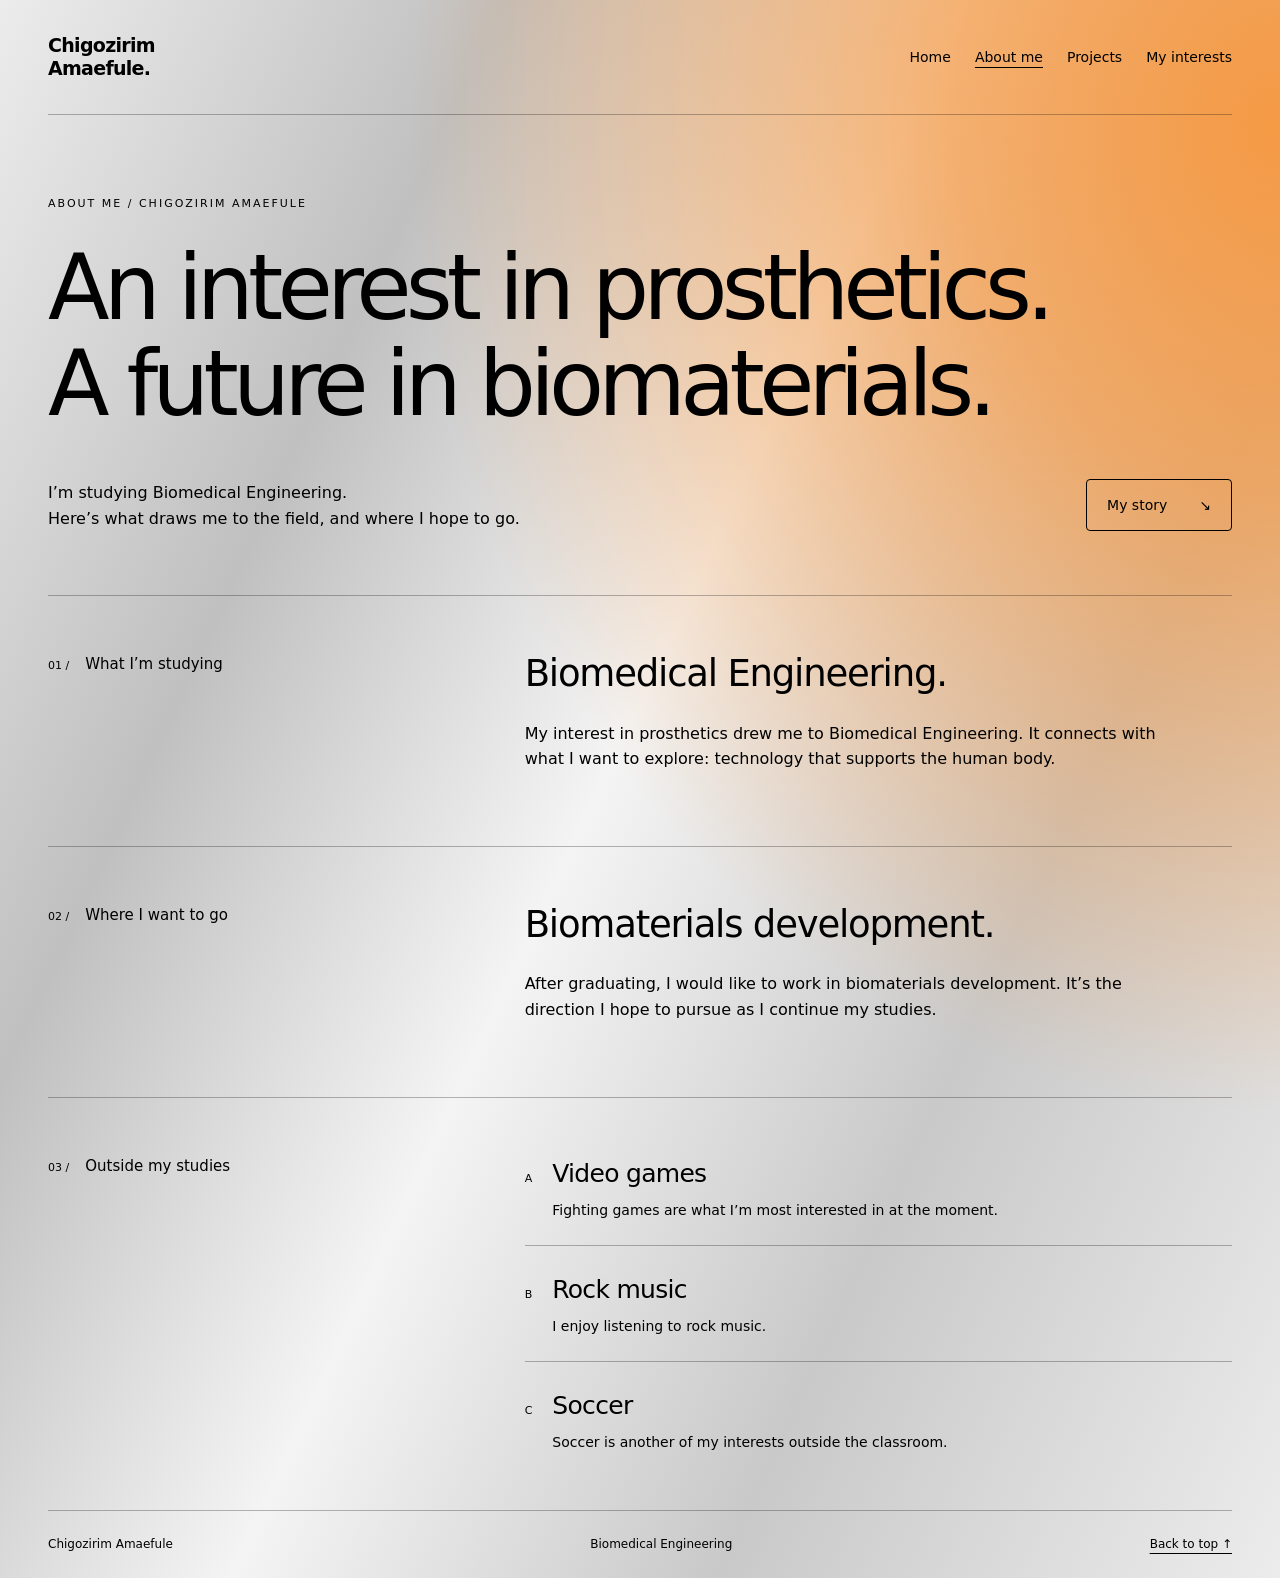
==== about.html @ 4f2eb559 "Showcase Colab coursework with project filtering and notebook downloads" ====
<!doctype html>
<html lang="en">
<head>
  <meta charset="utf-8">
  <meta name="viewport" content="width=device-width, initial-scale=1">
  <meta name="description" content="Learn about Chigozirim Amaefule's Biomedical Engineering studies, interest in prosthetics, and goal of working in biomaterials development.">
  <title>About Me | Chigozirim Amaefule</title>
  <link rel="stylesheet" href="css/styles.css">
  <script src="js/main.js" defer></script>
</head>
<body>
  <a class="skip-link" href="#main">Skip to content</a>
  <div class="page-shell">
    <header class="site-header">
      <a class="wordmark" href="index.html" aria-label="Chigozirim Amaefule, home">Chigozirim<br>Amaefule<span aria-hidden="true">.</span></a>
      <button class="menu-toggle" type="button" aria-expanded="false" aria-controls="site-navigation" hidden>Menu <span aria-hidden="true">+</span></button>
      <nav id="site-navigation" class="site-navigation" aria-label="Main navigation">
        <a href="index.html">Home</a>
        <a href="about.html" aria-current="page">About me</a>
        <a href="projects.html">Projects</a>
        <a href="#interests">My interests</a>
      </nav>
    </header>

    <main id="main">
      <section class="hero" aria-labelledby="about-heading">
        <p class="eyebrow">About me / Chigozirim Amaefule</p>
        <h1 id="about-heading">An interest in prosthetics. A future in biomaterials.</h1>
        <div class="hero-bottom">
          <p>I’m studying Biomedical Engineering.<br>Here’s what draws me to the field, and where I hope to go.</p>
          <a class="outlined-link" href="#studies">My story <span aria-hidden="true">↘</span></a>
        </div>
      </section>

      <section class="section-layout" id="studies" aria-labelledby="studies-heading">
        <div class="section-label"><span class="section-number" aria-hidden="true">01 /</span><h2 id="studies-heading">What I’m studying</h2></div>
        <div class="section-content">
          <p class="large-copy">Biomedical Engineering.</p>
          <p>My interest in prosthetics drew me to Biomedical Engineering. It connects with what I want to explore: technology that supports the human body.</p>
        </div>
      </section>

      <section class="section-layout" aria-labelledby="future-heading">
        <div class="section-label"><span class="section-number" aria-hidden="true">02 /</span><h2 id="future-heading">Where I want to go</h2></div>
        <div class="section-content">
          <p class="large-copy">Biomaterials development.</p>
          <p>After graduating, I would like to work in biomaterials development. It’s the direction I hope to pursue as I continue my studies.</p>
        </div>
      </section>

      <section class="section-layout" id="interests" aria-labelledby="interests-heading">
        <div class="section-label"><span class="section-number" aria-hidden="true">03 /</span><h2 id="interests-heading">Outside my studies</h2></div>
        <div class="interest-list">
          <article><span class="interest-index" aria-hidden="true">A</span><div><h3>Video games</h3><p>Fighting games are what I’m most interested in at the moment.</p></div></article>
          <article><span class="interest-index" aria-hidden="true">B</span><div><h3>Rock music</h3><p>I enjoy listening to rock music.</p></div></article>
          <article><span class="interest-index" aria-hidden="true">C</span><div><h3>Soccer</h3><p>Soccer is another of my interests outside the classroom.</p></div></article>
        </div>
      </section>
    </main>

    <footer class="site-footer"><p>Chigozirim Amaefule</p><p>Biomedical Engineering</p><a href="#main">Back to top ↑</a></footer>
  </div>
</body>
</html>
---- css/styles.css ----
:root {
  color-scheme: light;
  --text: #000;
  --silver: #c0c0c0;
  --orange: #f59a45;
  --rule: rgb(0 0 0 / 28%);
  font-family: system-ui, -apple-system, "Segoe UI", sans-serif;
  color: var(--text);
  background: #ececec;
  scroll-behavior: smooth;
  scroll-padding-top: 24px;
}

* { box-sizing: border-box; }
body {
  margin: 0;
  background:
    radial-gradient(ellipse at 100% 8%, var(--orange) 0%, rgb(245 154 69 / 75%) 18%, transparent 48%),
    linear-gradient(115deg, #ececec 0%, #c0c0c0 25%, #f4f4f4 48%, #c9c9c9 72%, #ececec 100%);
  min-height: 100vh;
  line-height: 1.6;
}
a { color: inherit; text-underline-offset: 5px; }
button { font: inherit; color: inherit; cursor: pointer; }
a:focus-visible, button:focus-visible { outline: 3px solid #000; outline-offset: 6px; }
[hidden] { display: none !important; }
.page-shell { width: min(1200px, calc(100% - 40px)); margin: 0 auto; }
.skip-link { position: absolute; top: 12px; left: 20px; padding: 12px 20px; background: #ececec; transform: translateY(-200%); z-index: 2; }
.skip-link:focus { transform: translateY(0); }
.site-header { display: flex; flex-wrap: wrap; align-items: center; justify-content: space-between; gap: 24px; padding: 28px 0; border-bottom: 1px solid var(--rule); }
.wordmark { font-size: 19px; font-weight: 650; line-height: 1.2; letter-spacing: -.7px; text-decoration: none; }
.site-navigation { display: flex; flex-wrap: wrap; gap: 24px; font-size: 14px; }
.site-navigation a { padding: 10px 0; text-decoration: none; }
.site-navigation a:hover, .site-navigation a[aria-current] { text-decoration: underline; }
.menu-toggle { border: 1px solid #000; background: transparent; border-radius: 4px; padding: 10px 14px; }
.menu-toggle span { margin-left: 14px; }
.hero { padding: 56px 0 48px; }
.eyebrow { margin: 0 0 28px; font-size: 11px; text-transform: uppercase; letter-spacing: 2px; }
h1 { max-width: 1050px; font-size: clamp(42px, 7.1vw, 90px); font-weight: 500; letter-spacing: -.065em; line-height: 1.06; margin: 0; text-wrap: balance; }
.hero-bottom { display: flex; flex-wrap: wrap; justify-content: space-between; align-items: end; gap: 24px; margin-top: 36px; }
.hero-bottom p { font-size: 16px; margin: 0; }
.outlined-link { display: inline-flex; align-items: center; gap: 32px; border: 1px solid #000; border-radius: 4px; padding: 14px 20px; text-decoration: none; font-size: 14px; }
.outlined-link:hover { background: rgb(236 236 236 / 50%); }
.section-layout { display: grid; grid-template-columns: 1fr; gap: 28px; padding: 44px 0; border-top: 1px solid var(--rule); }
.section-label { display: flex; align-items: baseline; gap: 16px; }
.section-number { font-size: 11px; }
h2 { font-size: 15px; font-weight: 500; margin: 0; }
.section-content { max-width: 640px; }
.section-content p { margin: 0 0 18px; }
.section-content .large-copy { font-size: clamp(25px, 3vw, 37px); letter-spacing: -1.2px; line-height: 1.2; margin-bottom: 24px; }
.text-link { display: inline-block; margin-top: 8px; padding: 8px 0; font-size: 14px; }
.text-link span { margin-left: 16px; }
.interest-list article { display: flex; gap: 20px; align-items: baseline; padding: 24px 0; border-top: 1px solid var(--rule); }
.interest-list article:first-child { padding-top: 0; border-top: 0; }
.interest-list article:last-child { padding-bottom: 0; }
.interest-index { font-size: 11px; }
h3 { font-size: 25px; font-weight: 500; letter-spacing: -.7px; margin: 0; }
.interest-list p { font-size: 14px; margin: 5px 0 0; }
.interest-symbol { margin-left: auto; font-size: 22px; }
.site-footer { display: flex; justify-content: space-between; flex-wrap: wrap; gap: 12px 24px; border-top: 1px solid var(--rule); padding: 24px 0; font-size: 12px; }
.site-footer p { margin: 0; }
@media (min-width: 760px) {
  .page-shell { width: min(1200px, calc(100% - 96px)); }
  .site-header { padding: 34px 0; }
  .hero { padding: 80px 0 64px; }
  .hero-bottom { margin-top: 48px; }
  .section-layout { grid-template-columns: 1fr 1.65fr; gap: 48px; padding: 56px 0; }
}
@media (max-width: 759px) {
  .site-navigation { width: 100%; gap: 20px; }
  .site-navigation.is-collapsible { display: none; }
  .site-navigation.is-collapsible.is-open { display: flex; flex-direction: column; gap: 4px; }
  .site-navigation.is-collapsible a { padding: 12px 0; }
}
@media (prefers-reduced-motion: reduce) {
  :root { scroll-behavior: auto; }
}

/* Project showcases remain readable without JavaScript or a server. */
.project-grid { display: grid; grid-template-columns: repeat(2, minmax(0, 1fr)); gap: 28px; align-items: start; }
.project-card { min-width: 0; background: #ececec; border: 1px solid var(--rule); border-radius: 8px; overflow: hidden; }
.project-card img { display: block; width: 100%; height: auto; }
.project-body { padding: 28px; }
.project-body h2 { font-size: clamp(24px, 3vw, 32px); line-height: 1.2; letter-spacing: -1px; }
.project-body .eyebrow { margin-bottom: 12px; }
.project-result { border-block: 1px solid var(--rule); padding: 20px 0; margin: 24px 0; }
.project-result strong { font-size: 23px; font-weight: 500; }
.project-result p, .project-source { font-size: 13px; }
.project-body details h3 { font-size: 17px; margin-top: 24px; letter-spacing: 0; }
.project-body summary { cursor: pointer; padding: 12px 0; text-decoration: underline; text-underline-offset: 5px; }
.project-body summary:focus-visible { outline: 3px solid #000; outline-offset: 3px; }
.project-body pre { white-space: pre-wrap; overflow-wrap: anywhere; background: #ddd; padding: 16px; border-radius: 4px; font-size: 12px; }
.project-filter { display: flex; flex-wrap: wrap; gap: 12px; }
.project-filter button { min-height: 44px; padding: 10px 18px; border: 1px solid #000; border-radius: 4px; background: transparent; }
.project-filter button[aria-pressed="true"] { background: #ececec; text-decoration: underline; text-underline-offset: 5px; box-shadow: inset 0 0 0 1px #000; }
.project-count { font-size: 13px; margin: 18px 0 24px; }
.project-footnote { max-width: 850px; font-size: 13px; margin: 32px 0 48px; }
.home-projects { border-top: 1px solid var(--rule); padding: 48px 0; }
.home-projects > .section-label { margin-bottom: 24px; }
@media (max-width: 759px) {
  .project-grid { grid-template-columns: minmax(0, 1fr); }
  .project-body { padding: 20px; }
}
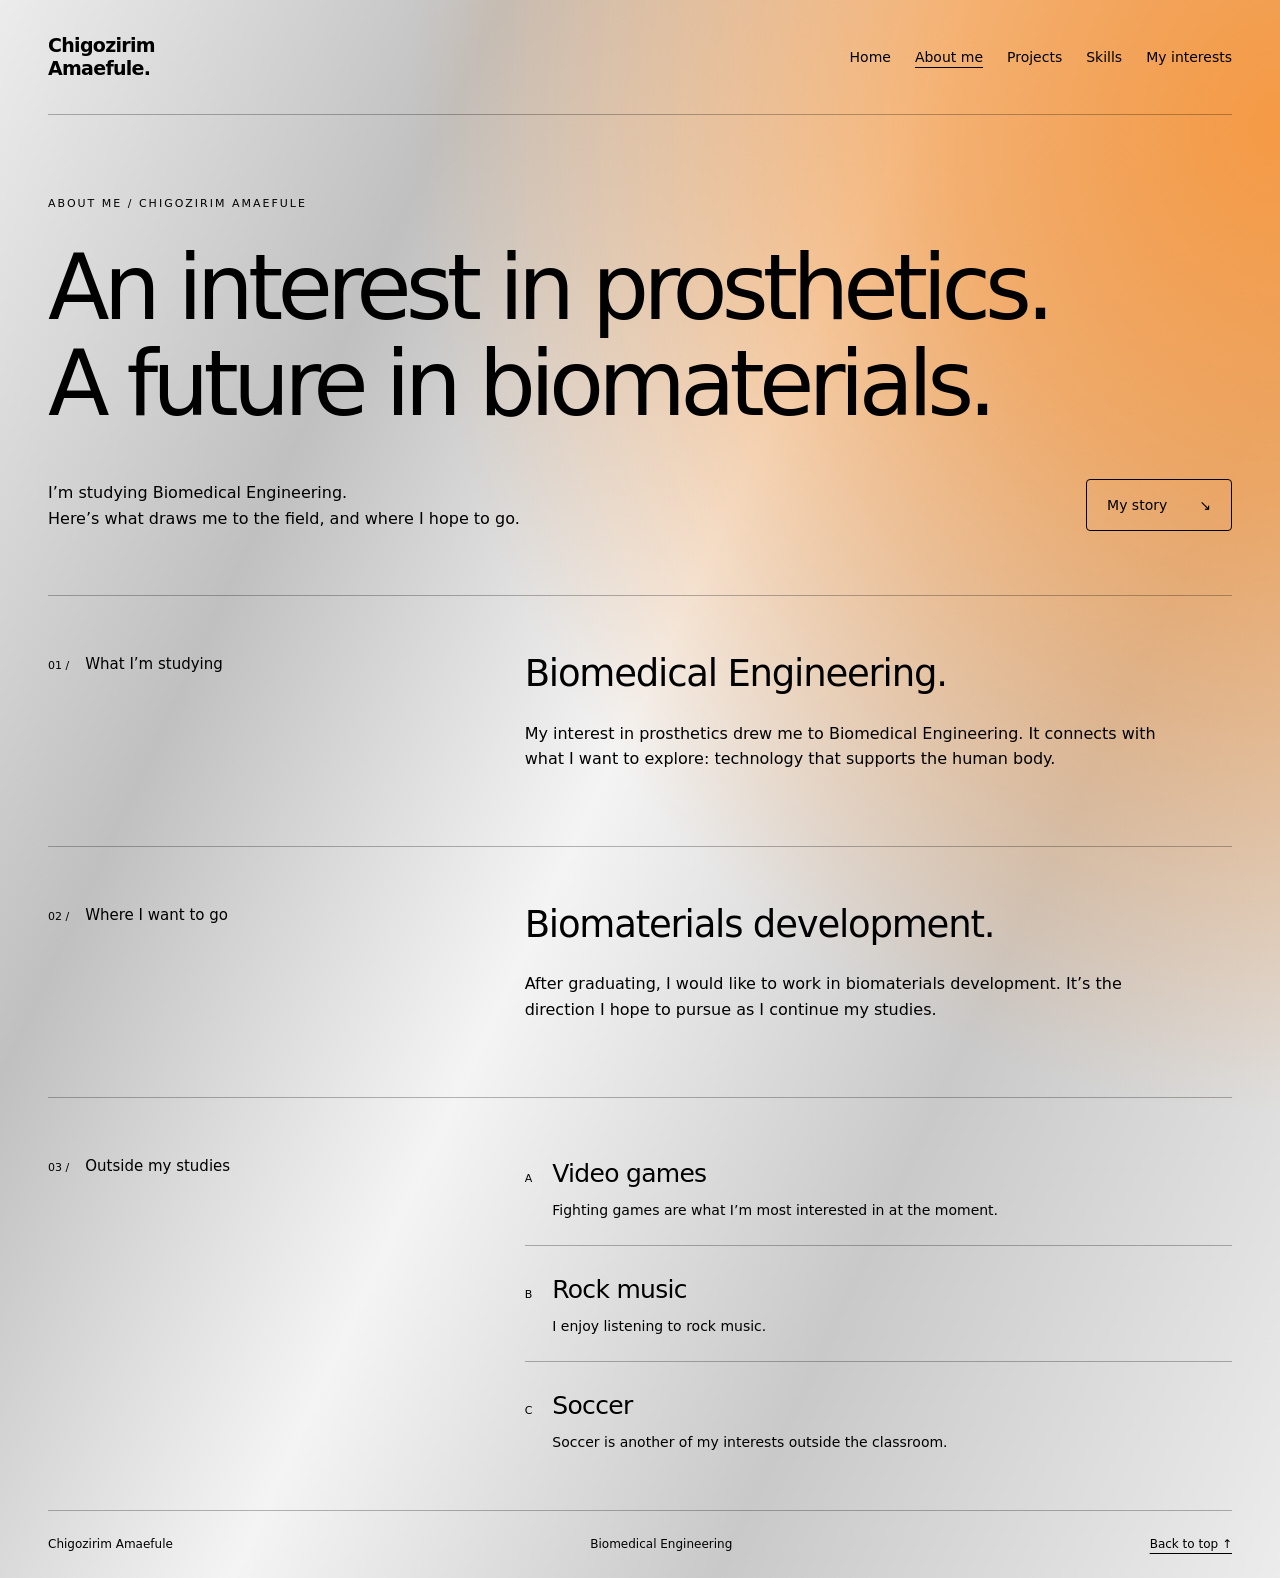
==== commit c70cd2ce: "Add Skills page with technical experience and languages" ====
--- a/about.html
+++ b/about.html
@@ -18,6 +18,7 @@
         <a href="index.html">Home</a>
         <a href="about.html" aria-current="page">About me</a>
         <a href="projects.html">Projects</a>
+        <a href="skills.html">Skills</a>
         <a href="#interests">My interests</a>
       </nav>
     </header>
--- a/css/styles.css
+++ b/css/styles.css
@@ -97,6 +97,11 @@
 .project-footnote { max-width: 850px; font-size: 13px; margin: 32px 0 48px; }
 .home-projects { border-top: 1px solid var(--rule); padding: 48px 0; }
 .home-projects > .section-label { margin-bottom: 24px; }
+.skill-list { display: grid; grid-template-columns: repeat(2, minmax(0, 1fr)); gap: 12px 32px; padding-left: 20px; margin: 0; }
+.skill-list li { padding-left: 4px; }
+@media (max-width: 480px) {
+  .skill-list { grid-template-columns: minmax(0, 1fr); }
+}
 @media (max-width: 759px) {
   .project-grid { grid-template-columns: minmax(0, 1fr); }
   .project-body { padding: 20px; }
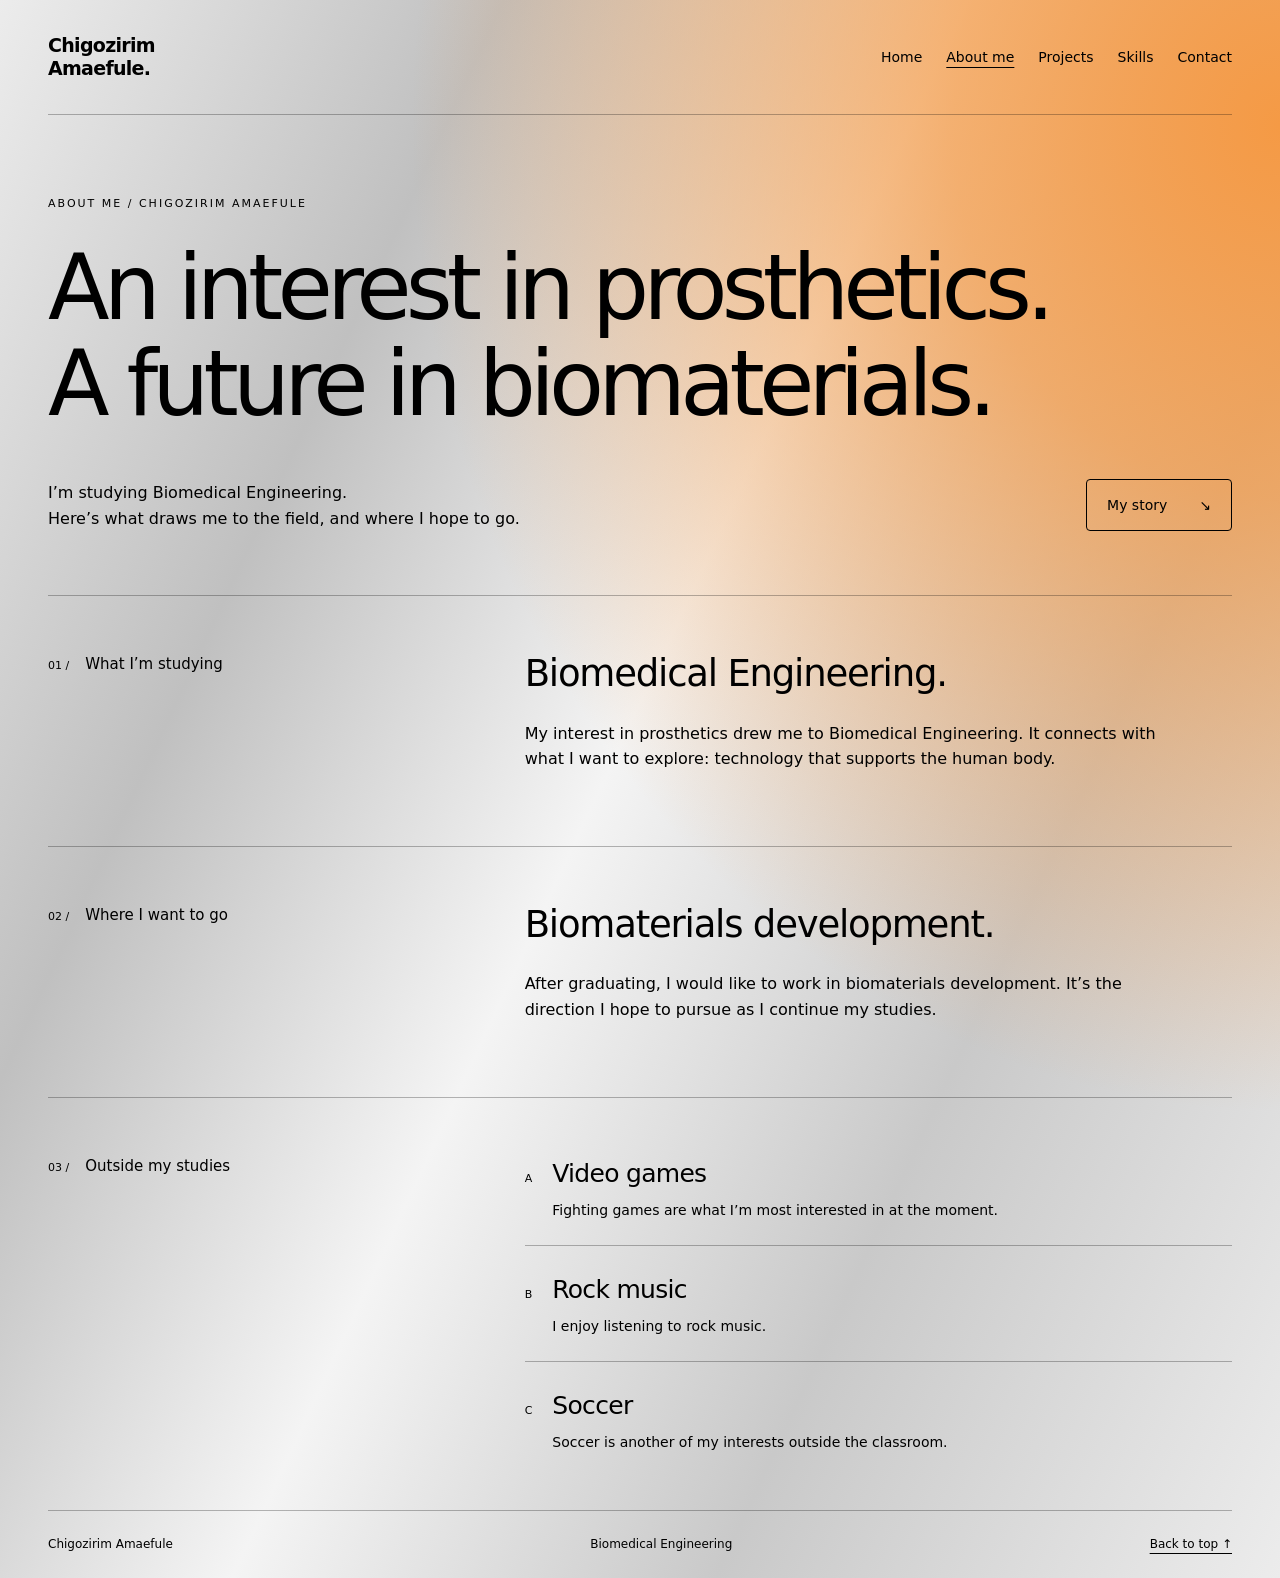
==== commit 859c098d: "Add Contact page and complete five-page navigation" ====
--- a/about.html
+++ b/about.html
@@ -19,7 +19,7 @@
         <a href="about.html" aria-current="page">About me</a>
         <a href="projects.html">Projects</a>
         <a href="skills.html">Skills</a>
-        <a href="#interests">My interests</a>
+        <a href="contact.html">Contact</a>
       </nav>
     </header>
 
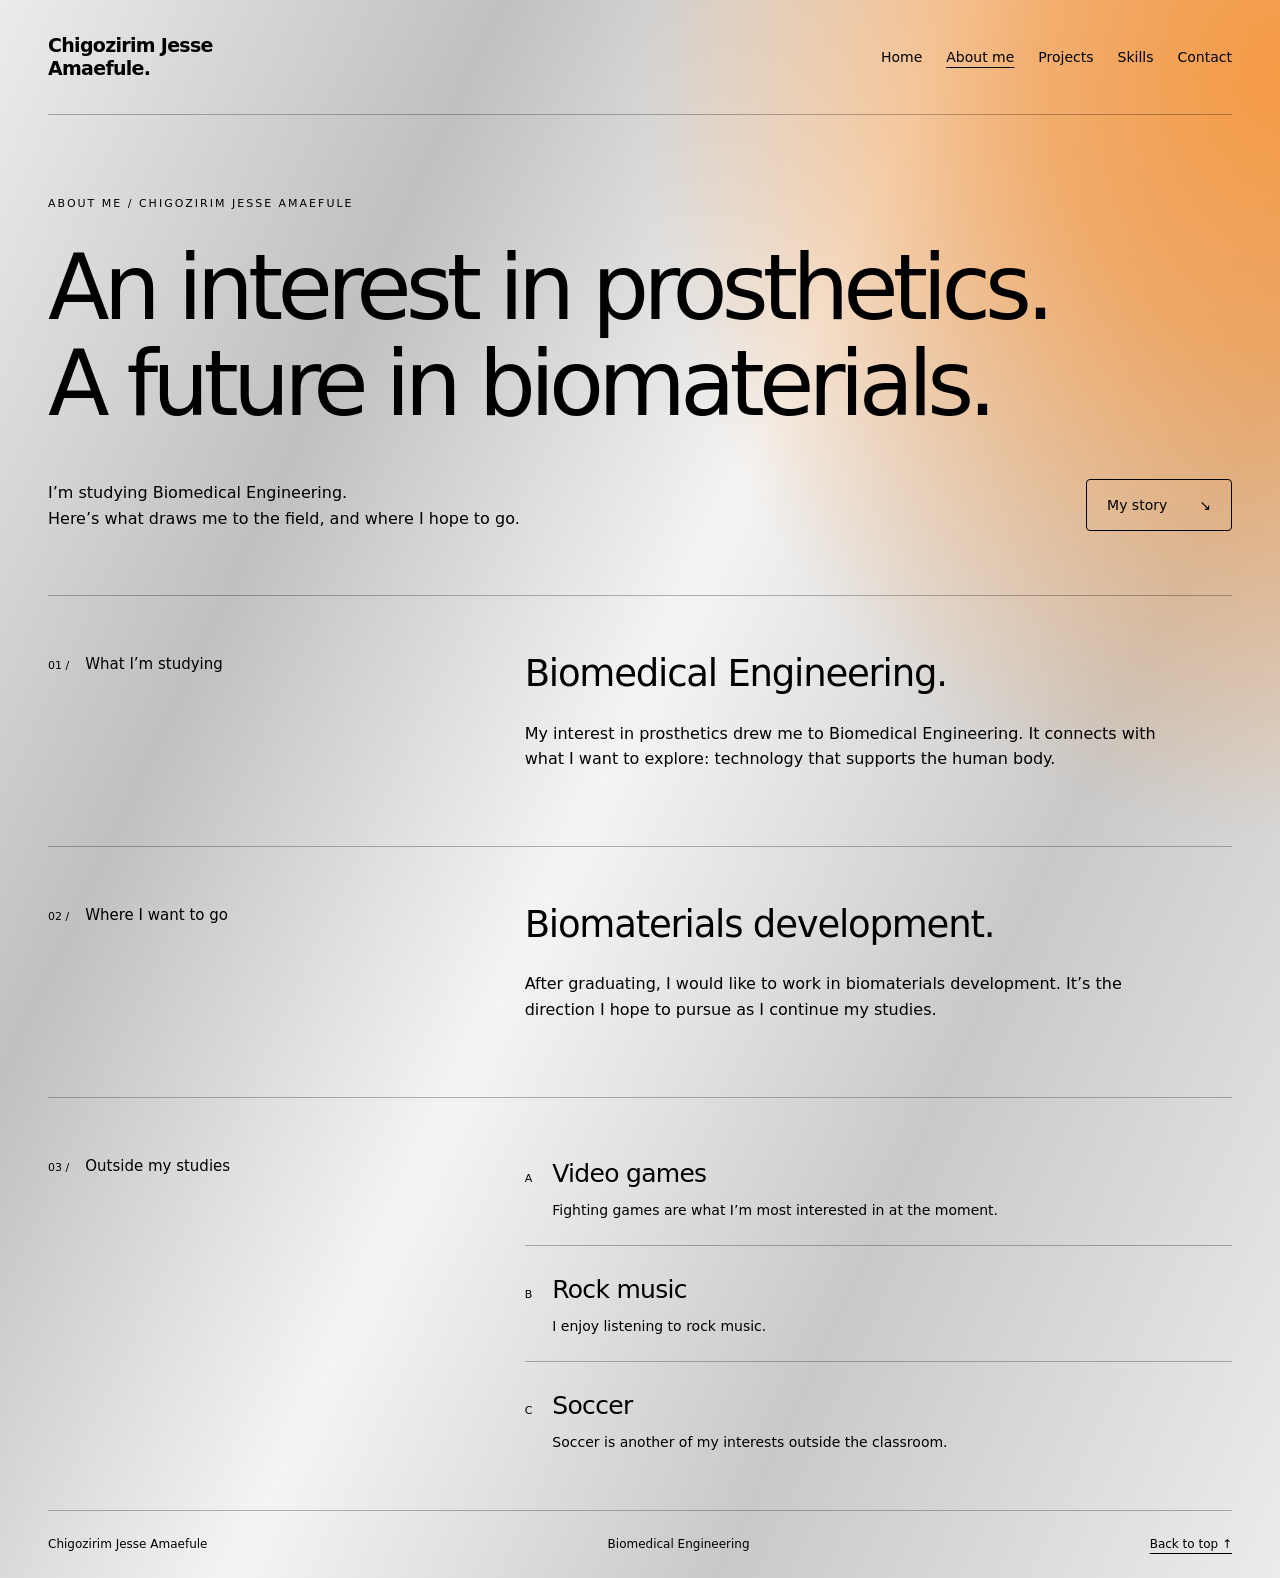
==== commit 392c6b29: "Update portfolio name to Chigozirim Jesse Amaefule" ====
--- a/about.html
+++ b/about.html
@@ -3,8 +3,8 @@
 <head>
   <meta charset="utf-8">
   <meta name="viewport" content="width=device-width, initial-scale=1">
-  <meta name="description" content="Learn about Chigozirim Amaefule's Biomedical Engineering studies, interest in prosthetics, and goal of working in biomaterials development.">
-  <title>About Me | Chigozirim Amaefule</title>
+  <meta name="description" content="Learn about Chigozirim Jesse Amaefule's Biomedical Engineering studies, interest in prosthetics, and goal of working in biomaterials development.">
+  <title>About Me | Chigozirim Jesse Amaefule</title>
   <link rel="stylesheet" href="css/styles.css">
   <script src="js/main.js" defer></script>
 </head>
@@ -12,7 +12,7 @@
   <a class="skip-link" href="#main">Skip to content</a>
   <div class="page-shell">
     <header class="site-header">
-      <a class="wordmark" href="index.html" aria-label="Chigozirim Amaefule, home">Chigozirim<br>Amaefule<span aria-hidden="true">.</span></a>
+      <a class="wordmark" href="index.html" aria-label="Chigozirim Jesse Amaefule, home">Chigozirim Jesse<br>Amaefule<span aria-hidden="true">.</span></a>
       <button class="menu-toggle" type="button" aria-expanded="false" aria-controls="site-navigation" hidden>Menu <span aria-hidden="true">+</span></button>
       <nav id="site-navigation" class="site-navigation" aria-label="Main navigation">
         <a href="index.html">Home</a>
@@ -25,7 +25,7 @@
 
     <main id="main">
       <section class="hero" aria-labelledby="about-heading">
-        <p class="eyebrow">About me / Chigozirim Amaefule</p>
+        <p class="eyebrow">About me / Chigozirim Jesse Amaefule</p>
         <h1 id="about-heading">An interest in prosthetics. A future in biomaterials.</h1>
         <div class="hero-bottom">
           <p>I’m studying Biomedical Engineering.<br>Here’s what draws me to the field, and where I hope to go.</p>
@@ -59,7 +59,7 @@
       </section>
     </main>
 
-    <footer class="site-footer"><p>Chigozirim Amaefule</p><p>Biomedical Engineering</p><a href="#main">Back to top ↑</a></footer>
+    <footer class="site-footer"><p>Chigozirim Jesse Amaefule</p><p>Biomedical Engineering</p><a href="#main">Back to top ↑</a></footer>
   </div>
 </body>
 </html>
--- a/css/styles.css
+++ b/css/styles.css
@@ -66,6 +66,14 @@
   .hero-bottom { margin-top: 48px; }
   .section-layout { grid-template-columns: 1fr 1.65fr; gap: 48px; padding: 56px 0; }
 }
+@media (min-width: 1024px) {
+  body {
+    /* Keep the orange glow in the right half, independent of page length. */
+    background-image:
+      radial-gradient(ellipse 50vw 85vh at 100% 8vh, var(--orange) 0%, rgb(245 154 69 / 75%) 37.5%, transparent 100%),
+      linear-gradient(115deg, #ececec 0%, #c0c0c0 25%, #f4f4f4 48%, #c9c9c9 72%, #ececec 100%);
+  }
+}
 @media (max-width: 759px) {
   .site-navigation { width: 100%; gap: 20px; }
   .site-navigation.is-collapsible { display: none; }
@@ -106,3 +114,55 @@
   .project-grid { grid-template-columns: minmax(0, 1fr); }
   .project-body { padding: 20px; }
 }
+
+/* Home artwork stays fixed while the content scrolls over it. The orange
+   overlay tints the figure; decorative images never intercept clicks. */
+.home-artwork { isolation: isolate; background: #ececec; }
+.background-art {
+  position: fixed;
+  inset: 0;
+  z-index: -1;
+  overflow: hidden;
+  pointer-events: none;
+  background: linear-gradient(115deg, #ececec 0%, #c0c0c0 25%, #f4f4f4 48%, #c9c9c9 72%, #ececec 100%);
+}
+.background-art img { position: absolute; object-fit: contain; }
+.background-figure {
+  right: -20%; bottom: -3%; width: 85%; height: 94%;
+  object-position: bottom right; opacity: .19;
+}
+.background-heart { display: none; }
+.background-art::after {
+  content: "";
+  position: absolute;
+  inset: 0;
+  background: radial-gradient(ellipse at 100% 8%, rgb(245 154 69 / 70%), rgb(245 154 69 / 40%) 25%, transparent 75%);
+}
+@media (min-width: 760px) {
+  .background-figure { right: 1%; width: 42%; opacity: .38; }
+  .background-heart {
+    display: block; left: -6%; bottom: 0;
+    width: 44%; height: auto; opacity: .23;
+  }
+  .background-art::after {
+    background: radial-gradient(ellipse 54vw 85vh at 100% 25vh, rgb(245 154 69 / 82%), rgb(245 154 69 / 55%) 42%, transparent 100%);
+  }
+}
+
+/* Match the approved preview's proportions, including the left-aligned CTA. */
+.home-artwork .page-shell { width: 88%; }
+.home-artwork .site-header { padding: 30px 0 25px; }
+.home-artwork .hero { min-height: 650px; padding: 80px 0 100px; }
+.home-artwork h1 {
+  max-width: 68%; font-size: clamp(38px, 5.5vw, 74px);
+  letter-spacing: -.055em; text-wrap: wrap;
+}
+.home-artwork .hero-bottom { display: block; margin-top: 28px; }
+.home-artwork .hero-bottom .outlined-link { margin-top: 20px; background: #ececec70; }
+.home-artwork .section-layout { max-width: 75%; min-height: 430px; padding: 65px 0; }
+@media (max-width: 759px) {
+  .home-artwork .page-shell { width: calc(100% - 48px); }
+  .home-artwork .hero { padding: 65px 0; }
+  .home-artwork h1 { max-width: 100%; font-size: 42px; }
+  .home-artwork .section-layout { max-width: 100%; min-height: 470px; }
+}
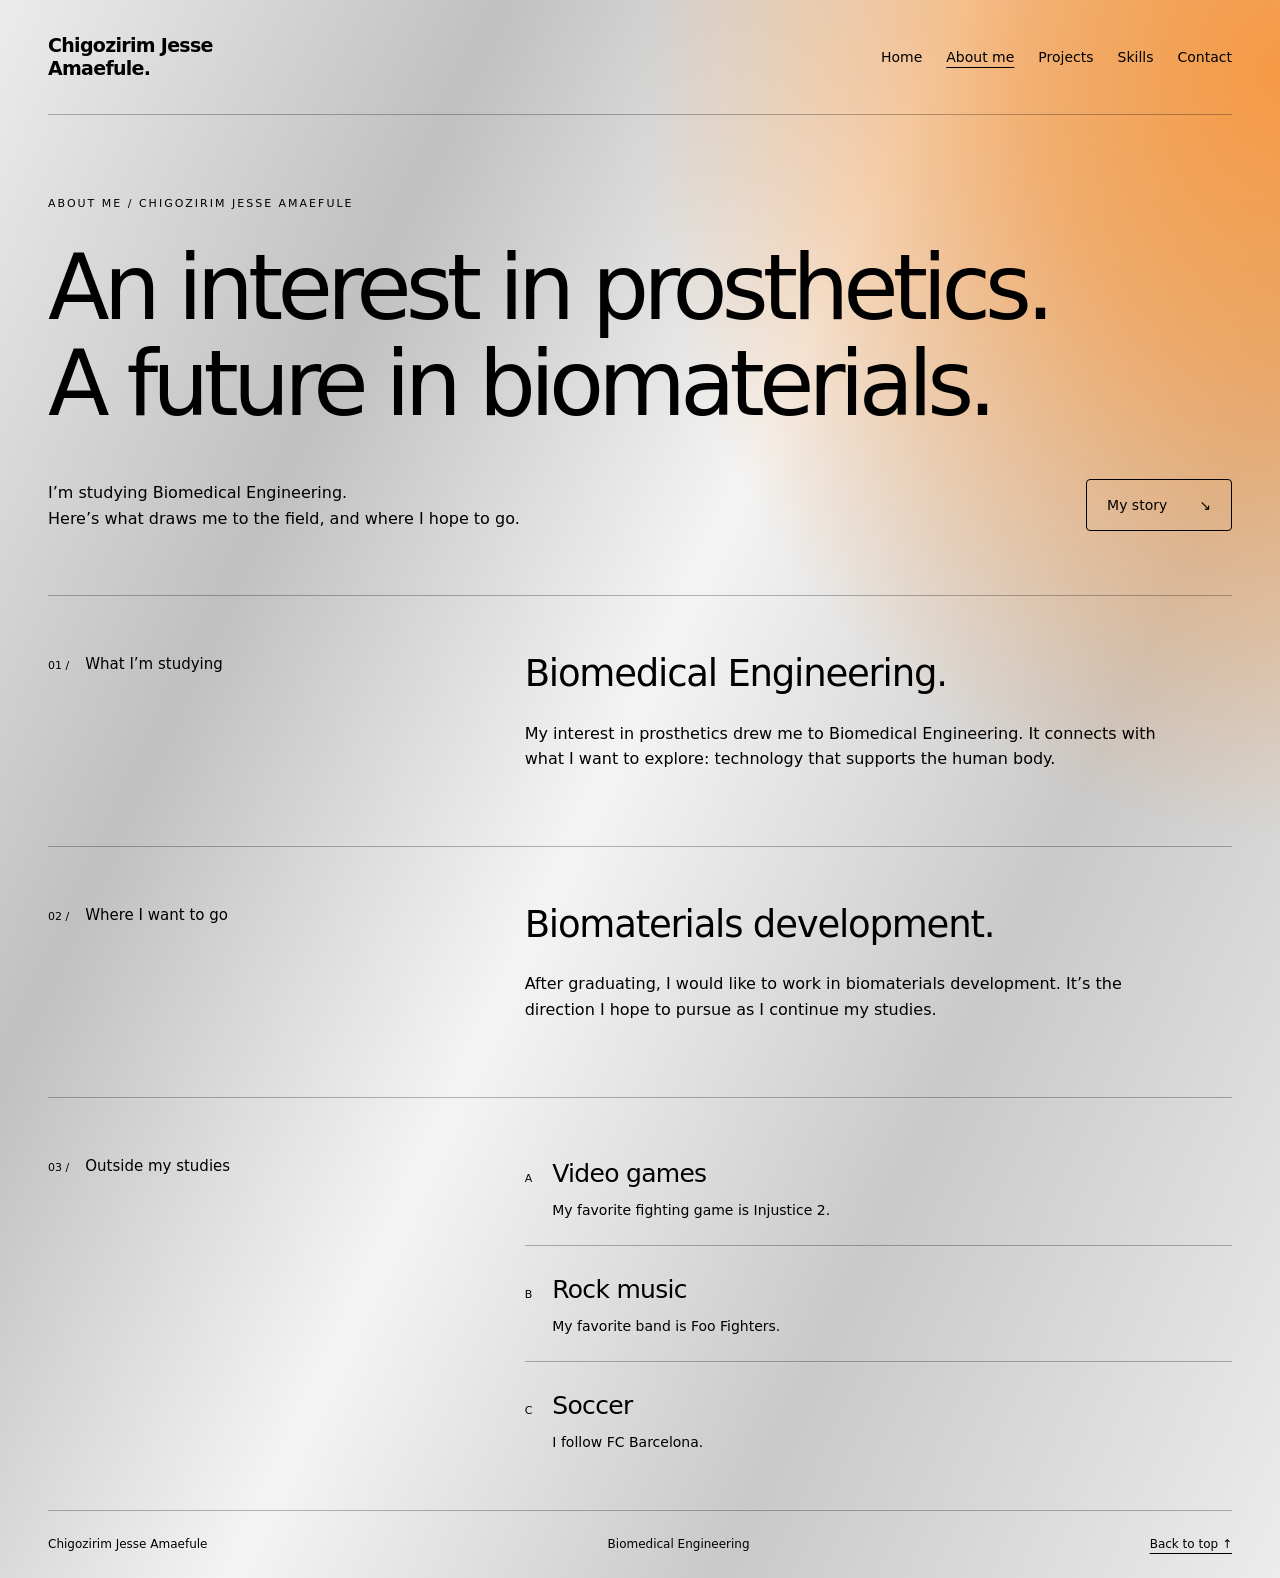
==== commit e3648e67: "Add research project story, personal interests, and subtle hover effects" ====
--- a/about.html
+++ b/about.html
@@ -5,7 +5,7 @@
   <meta name="viewport" content="width=device-width, initial-scale=1">
   <meta name="description" content="Learn about Chigozirim Jesse Amaefule's Biomedical Engineering studies, interest in prosthetics, and goal of working in biomaterials development.">
   <title>About Me | Chigozirim Jesse Amaefule</title>
-  <link rel="stylesheet" href="css/styles.css">
+  <link rel="stylesheet" href="css/styles.css?v=project-story-1">
   <script src="js/main.js" defer></script>
 </head>
 <body>
@@ -52,9 +52,9 @@
       <section class="section-layout" id="interests" aria-labelledby="interests-heading">
         <div class="section-label"><span class="section-number" aria-hidden="true">03 /</span><h2 id="interests-heading">Outside my studies</h2></div>
         <div class="interest-list">
-          <article><span class="interest-index" aria-hidden="true">A</span><div><h3>Video games</h3><p>Fighting games are what I’m most interested in at the moment.</p></div></article>
-          <article><span class="interest-index" aria-hidden="true">B</span><div><h3>Rock music</h3><p>I enjoy listening to rock music.</p></div></article>
-          <article><span class="interest-index" aria-hidden="true">C</span><div><h3>Soccer</h3><p>Soccer is another of my interests outside the classroom.</p></div></article>
+          <article><span class="interest-index" aria-hidden="true">A</span><div><h3>Video games</h3><p>My favorite fighting game is Injustice 2.</p></div></article>
+          <article><span class="interest-index" aria-hidden="true">B</span><div><h3>Rock music</h3><p>My favorite band is Foo Fighters.</p></div></article>
+          <article><span class="interest-index" aria-hidden="true">C</span><div><h3>Soccer</h3><p>I follow FC Barcelona.</p></div></article>
         </div>
       </section>
     </main>
--- a/css/styles.css
+++ b/css/styles.css
@@ -165,4 +165,20 @@
   .home-artwork .hero { padding: 65px 0; }
   .home-artwork h1 { max-width: 100%; font-size: 42px; }
   .home-artwork .section-layout { max-width: 100%; min-height: 470px; }
-}+}
+/* Precise-pointer hover effects; keyboard focus receives equivalent emphasis. */
+.project-card, .outlined-link, .text-link, .site-navigation a { transition: transform 160ms ease, box-shadow 160ms ease, background-color 160ms ease, text-underline-offset 160ms ease; }
+.project-card:focus-within { border-color: #000; box-shadow: 0 4px 14px rgb(0 0 0 / 8%); }
+.outlined-link:focus-visible { background-color: rgb(236 236 236 / 65%); }
+@media (hover: hover) and (pointer: fine) {
+  .project-card:hover { transform: translateY(-3px); box-shadow: 0 7px 20px rgb(0 0 0 / 9%); }
+  .outlined-link:hover { transform: translateY(-2px); background-color: rgb(236 236 236 / 65%); }
+  .text-link:hover, .site-navigation a:hover { text-decoration: underline; text-underline-offset: 7px; }
+}
+.research-visual { margin: 0 0 48px; }
+.research-visual img { display: block; width: 100%; max-width: 960px; height: auto; border: 1px solid var(--rule); border-radius: 8px; }
+.research-visual figcaption { max-width: 960px; font-size: 12px; margin-top: 12px; }
+@media (prefers-reduced-motion: reduce) {
+  .project-card, .outlined-link, .text-link, .site-navigation a { transition: none; }
+  .project-card:hover, .outlined-link:hover { transform: none; }
+}
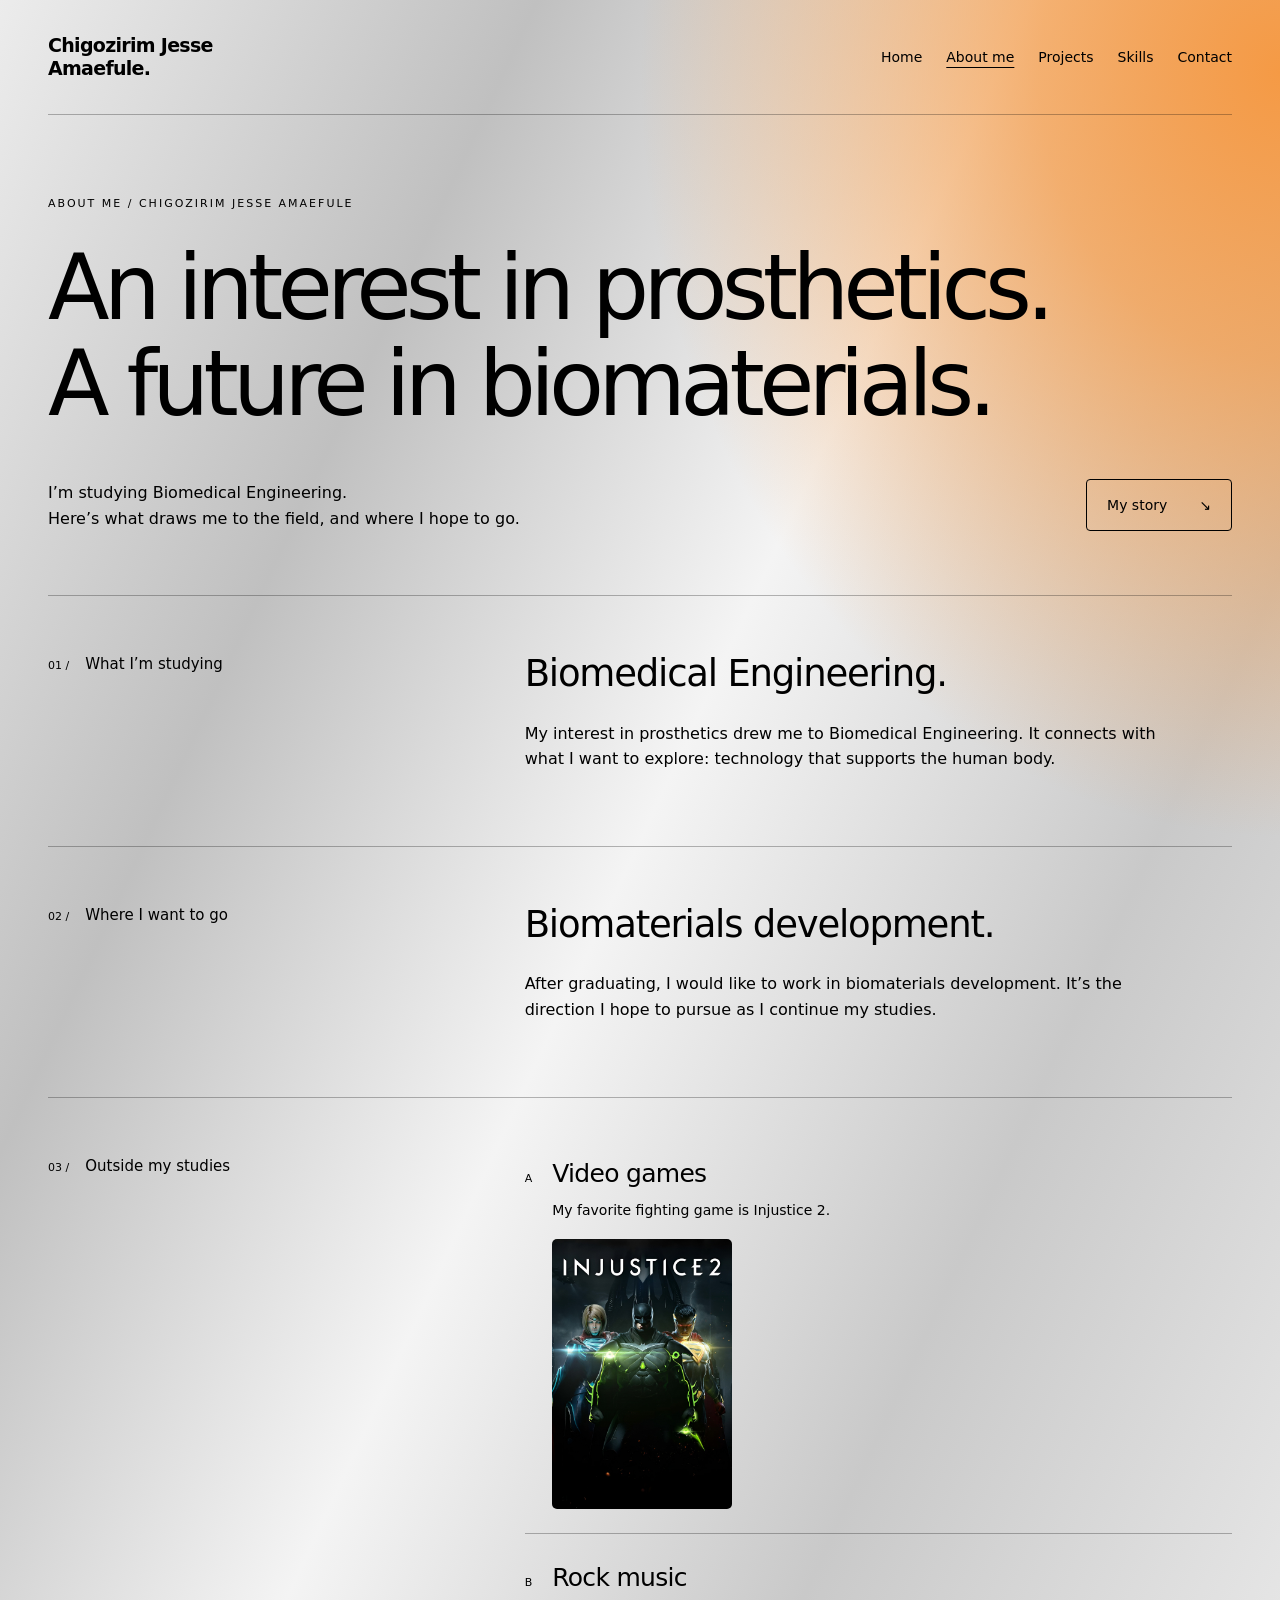
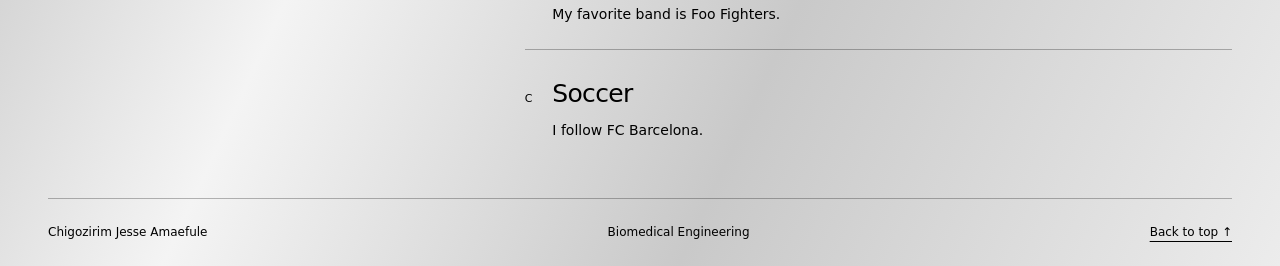
==== commit eba470d3: "Add Injustice 2 artwork to personal interests" ====
--- a/about.html
+++ b/about.html
@@ -5,7 +5,7 @@
   <meta name="viewport" content="width=device-width, initial-scale=1">
   <meta name="description" content="Learn about Chigozirim Jesse Amaefule's Biomedical Engineering studies, interest in prosthetics, and goal of working in biomaterials development.">
   <title>About Me | Chigozirim Jesse Amaefule</title>
-  <link rel="stylesheet" href="css/styles.css?v=project-story-1">
+  <link rel="stylesheet" href="css/styles.css?v=interests-2">
   <script src="js/main.js" defer></script>
 </head>
 <body>
@@ -52,7 +52,7 @@
       <section class="section-layout" id="interests" aria-labelledby="interests-heading">
         <div class="section-label"><span class="section-number" aria-hidden="true">03 /</span><h2 id="interests-heading">Outside my studies</h2></div>
         <div class="interest-list">
-          <article><span class="interest-index" aria-hidden="true">A</span><div><h3>Video games</h3><p>My favorite fighting game is Injustice 2.</p></div></article>
+          <article><span class="interest-index" aria-hidden="true">A</span><div><h3>Video games</h3><p>My favorite fighting game is Injustice 2.</p><img class="interest-image" src="assets/images/injustice-2.jpg" width="1200" height="1800" alt="Injustice 2 artwork featuring Supergirl, Batman, and Superman." loading="lazy" decoding="async"></div></article>
           <article><span class="interest-index" aria-hidden="true">B</span><div><h3>Rock music</h3><p>My favorite band is Foo Fighters.</p></div></article>
           <article><span class="interest-index" aria-hidden="true">C</span><div><h3>Soccer</h3><p>I follow FC Barcelona.</p></div></article>
         </div>
--- a/css/styles.css
+++ b/css/styles.css
@@ -182,3 +182,10 @@
   .project-card, .outlined-link, .text-link, .site-navigation a { transition: none; }
   .project-card:hover, .outlined-link:hover { transform: none; }
 }
+
+/* Keep interest artwork modest and show the complete image without cropping. */
+.interest-list article > div { min-width: 0; }
+.interest-image { display: block; width: min(180px, 100%); height: auto; margin-top: 18px; border-radius: 5px; }
+@media (max-width: 759px) {
+  .interest-image { width: min(140px, 100%); }
+}
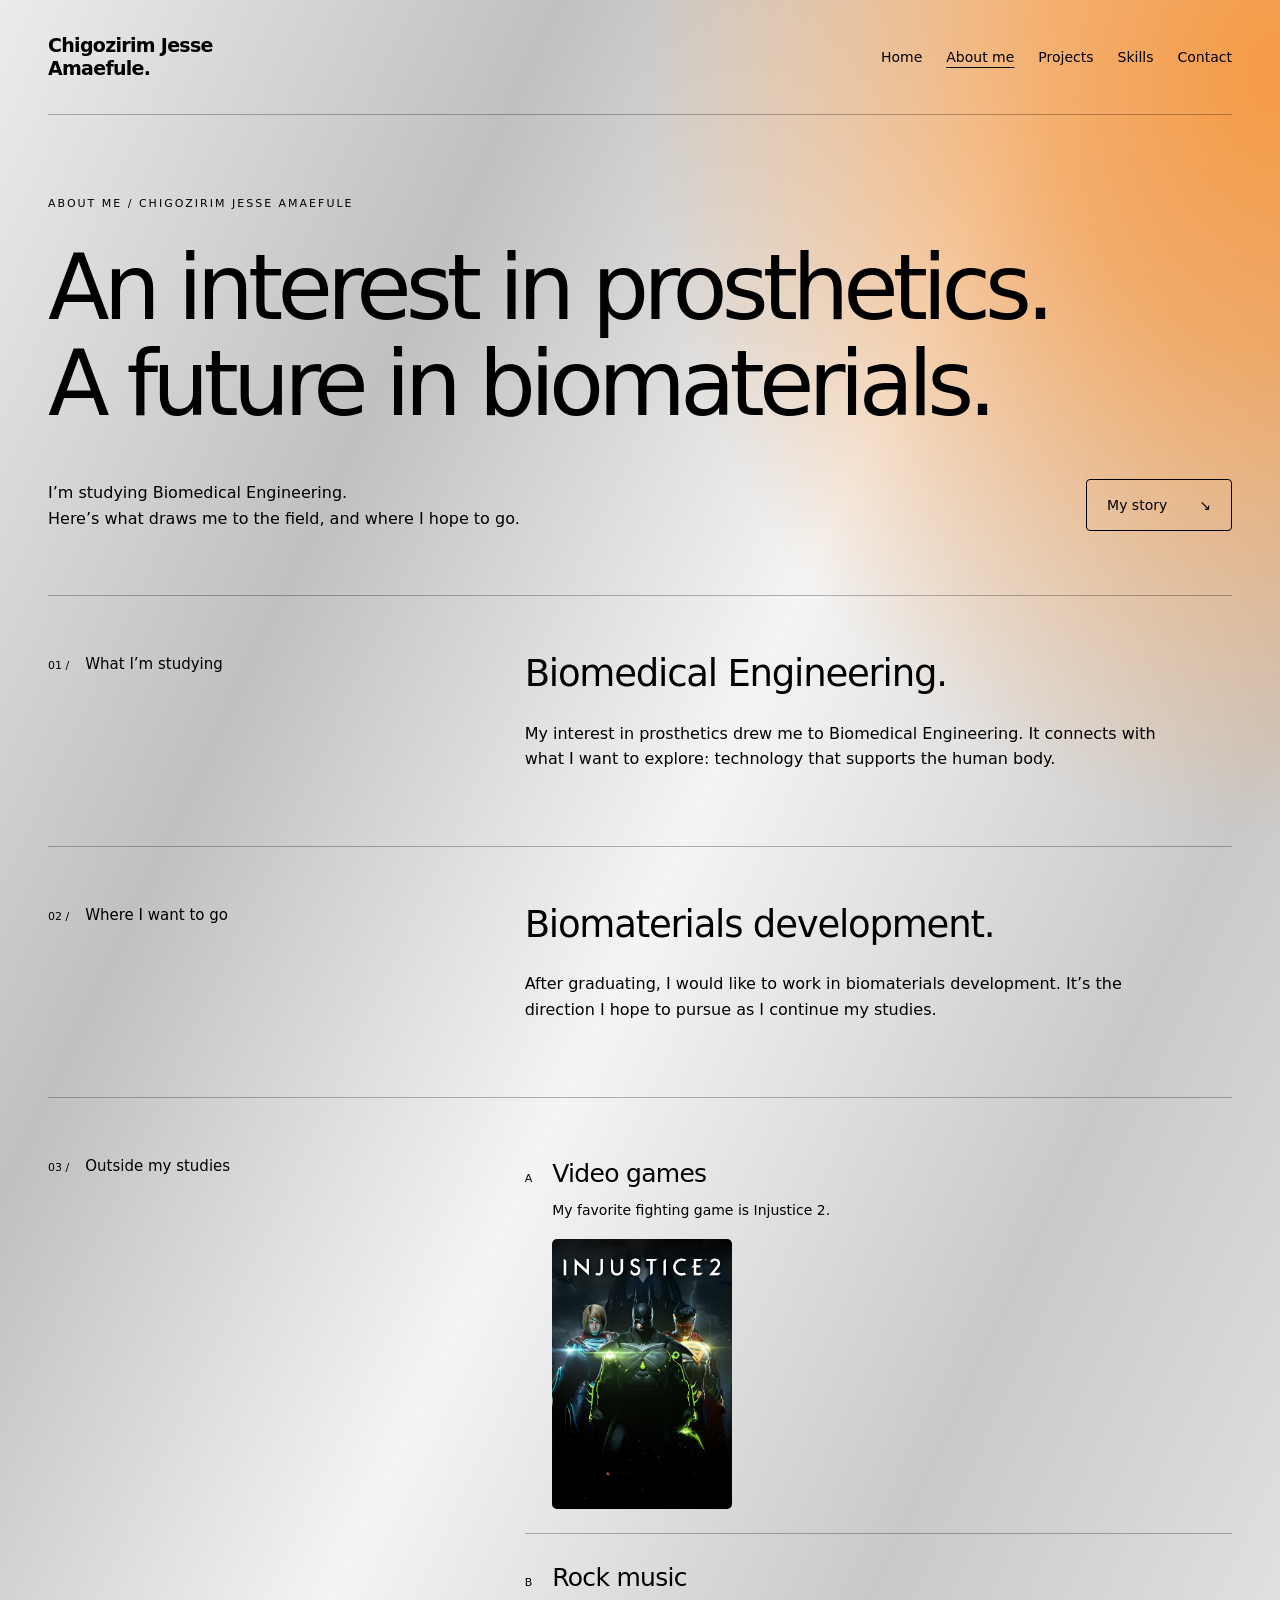
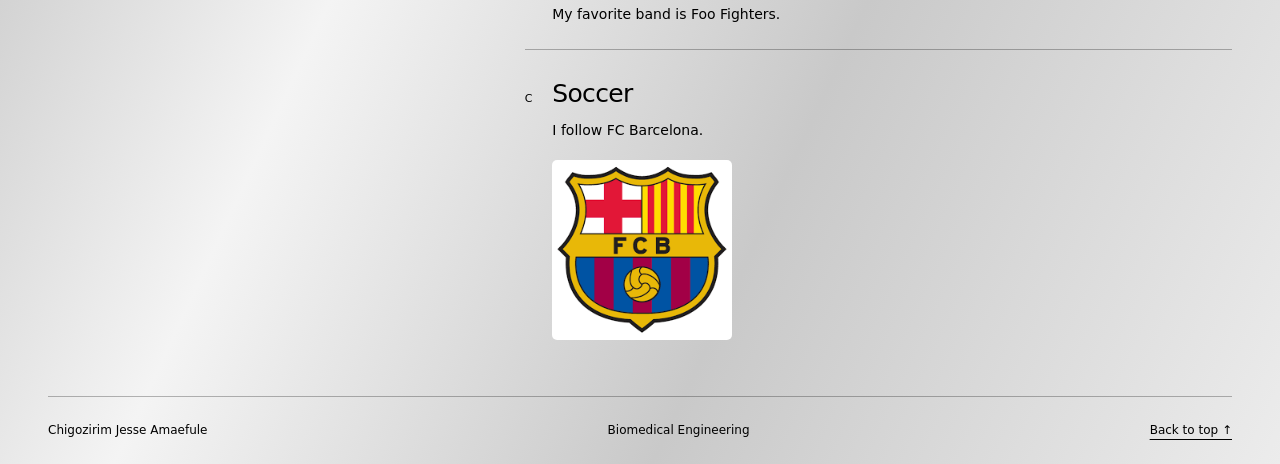
==== commit 3ae5af2d: "Add FC Barcelona crest to personal interests" ====
--- a/about.html
+++ b/about.html
@@ -54,7 +54,7 @@
         <div class="interest-list">
           <article><span class="interest-index" aria-hidden="true">A</span><div><h3>Video games</h3><p>My favorite fighting game is Injustice 2.</p><img class="interest-image" src="assets/images/injustice-2.jpg" width="1200" height="1800" alt="Injustice 2 artwork featuring Supergirl, Batman, and Superman." loading="lazy" decoding="async"></div></article>
           <article><span class="interest-index" aria-hidden="true">B</span><div><h3>Rock music</h3><p>My favorite band is Foo Fighters.</p></div></article>
-          <article><span class="interest-index" aria-hidden="true">C</span><div><h3>Soccer</h3><p>I follow FC Barcelona.</p></div></article>
+          <article><span class="interest-index" aria-hidden="true">C</span><div><h3>Soccer</h3><p>I follow FC Barcelona.</p><img class="interest-image" src="assets/images/fc-barcelona.jpg" width="225" height="225" alt="FC Barcelona club crest." loading="lazy" decoding="async"></div></article>
         </div>
       </section>
     </main>
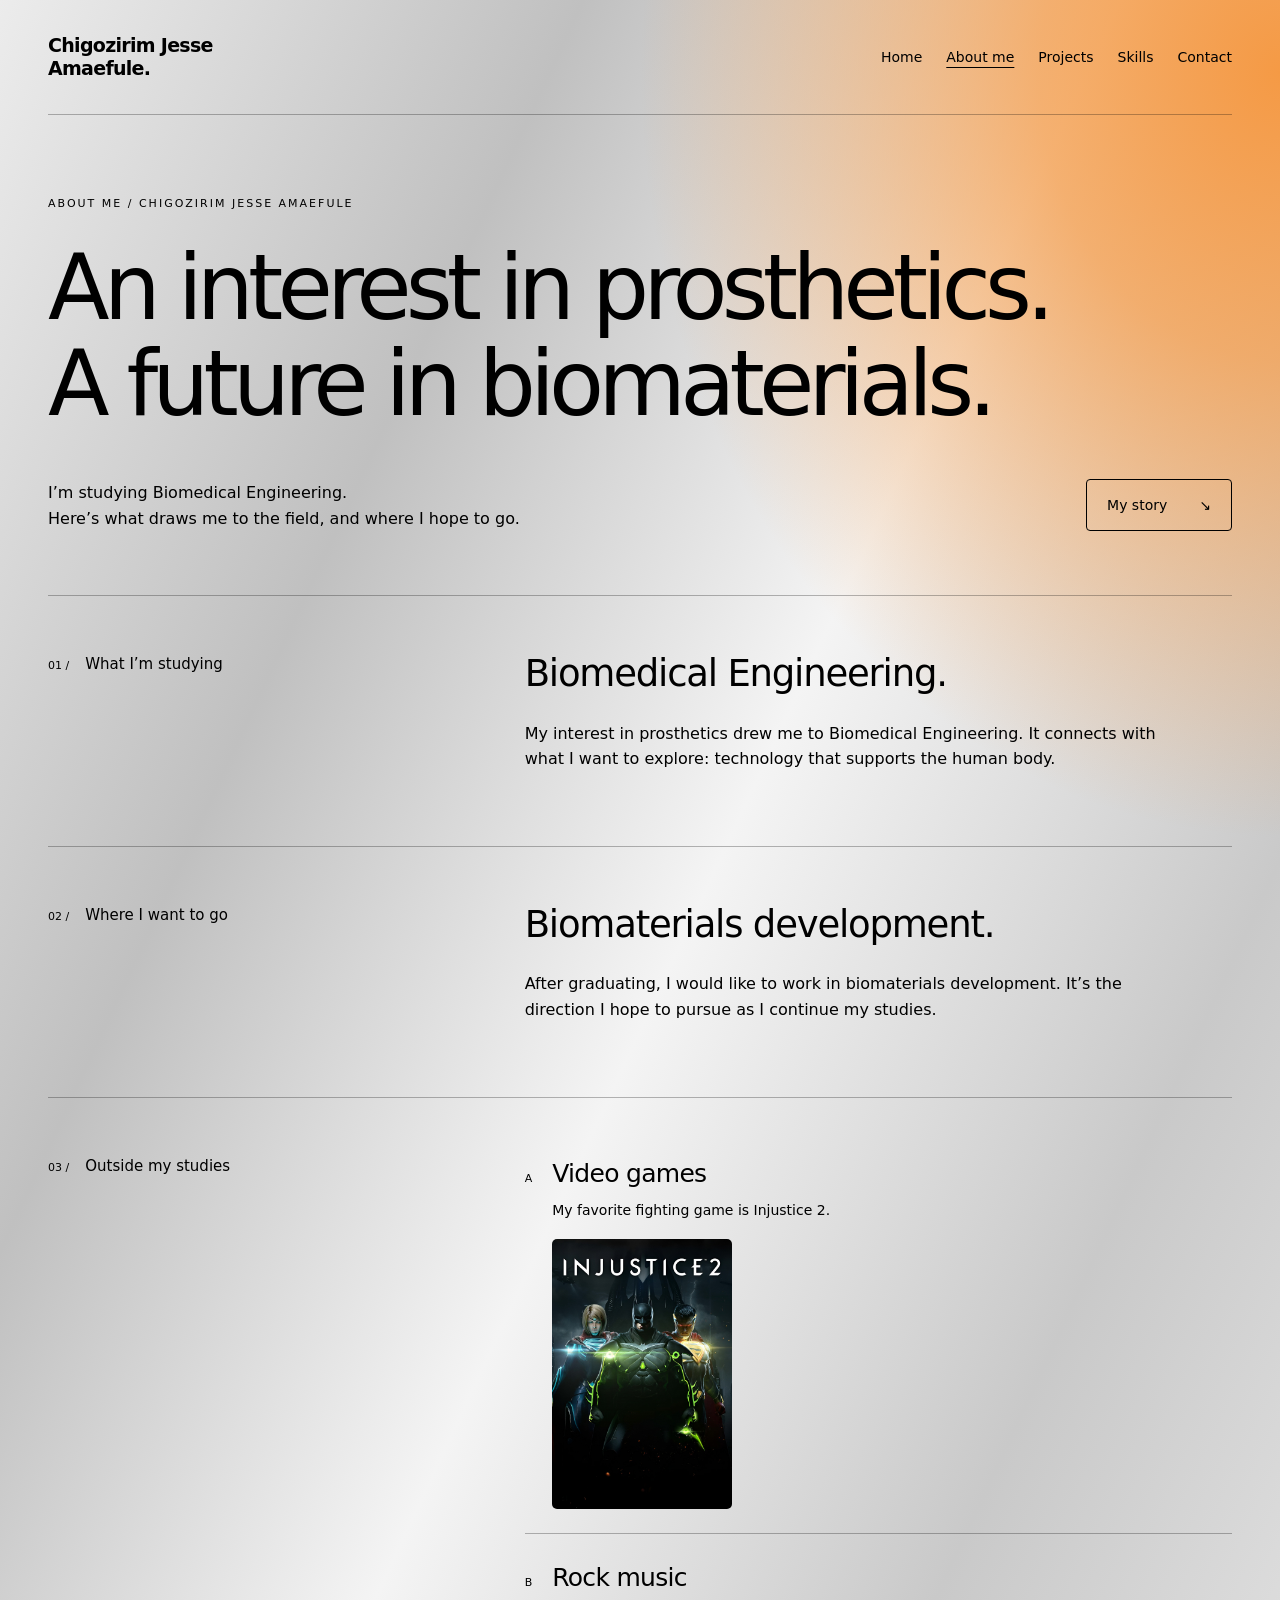
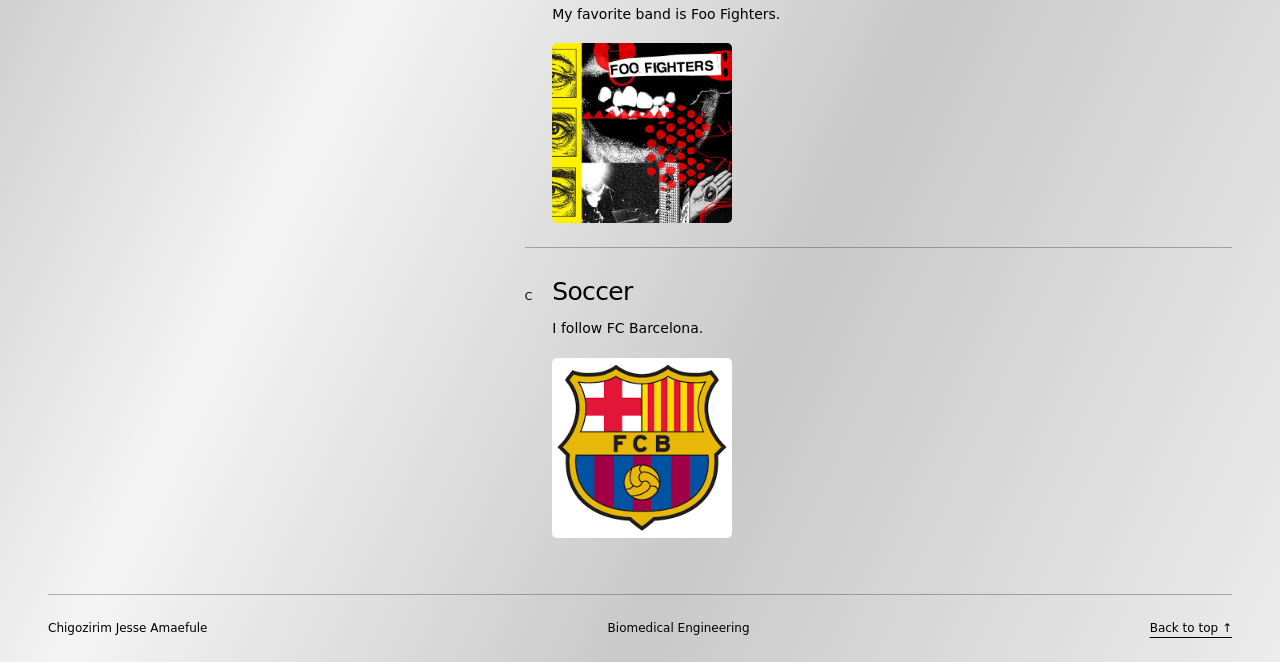
==== commit aec5c8cb: "Add Foo Fighters artwork to personal interests" ====
--- a/about.html
+++ b/about.html
@@ -53,7 +53,7 @@
         <div class="section-label"><span class="section-number" aria-hidden="true">03 /</span><h2 id="interests-heading">Outside my studies</h2></div>
         <div class="interest-list">
           <article><span class="interest-index" aria-hidden="true">A</span><div><h3>Video games</h3><p>My favorite fighting game is Injustice 2.</p><img class="interest-image" src="assets/images/injustice-2.jpg" width="1200" height="1800" alt="Injustice 2 artwork featuring Supergirl, Batman, and Superman." loading="lazy" decoding="async"></div></article>
-          <article><span class="interest-index" aria-hidden="true">B</span><div><h3>Rock music</h3><p>My favorite band is Foo Fighters.</p></div></article>
+          <article><span class="interest-index" aria-hidden="true">B</span><div><h3>Rock music</h3><p>My favorite band is Foo Fighters.</p><img class="interest-image" src="assets/images/foo-fighters.webp" width="1000" height="1000" alt="Foo Fighters artwork with a black, white, red, and yellow collage." loading="lazy" decoding="async"></div></article>
           <article><span class="interest-index" aria-hidden="true">C</span><div><h3>Soccer</h3><p>I follow FC Barcelona.</p><img class="interest-image" src="assets/images/fc-barcelona.jpg" width="225" height="225" alt="FC Barcelona club crest." loading="lazy" decoding="async"></div></article>
         </div>
       </section>
